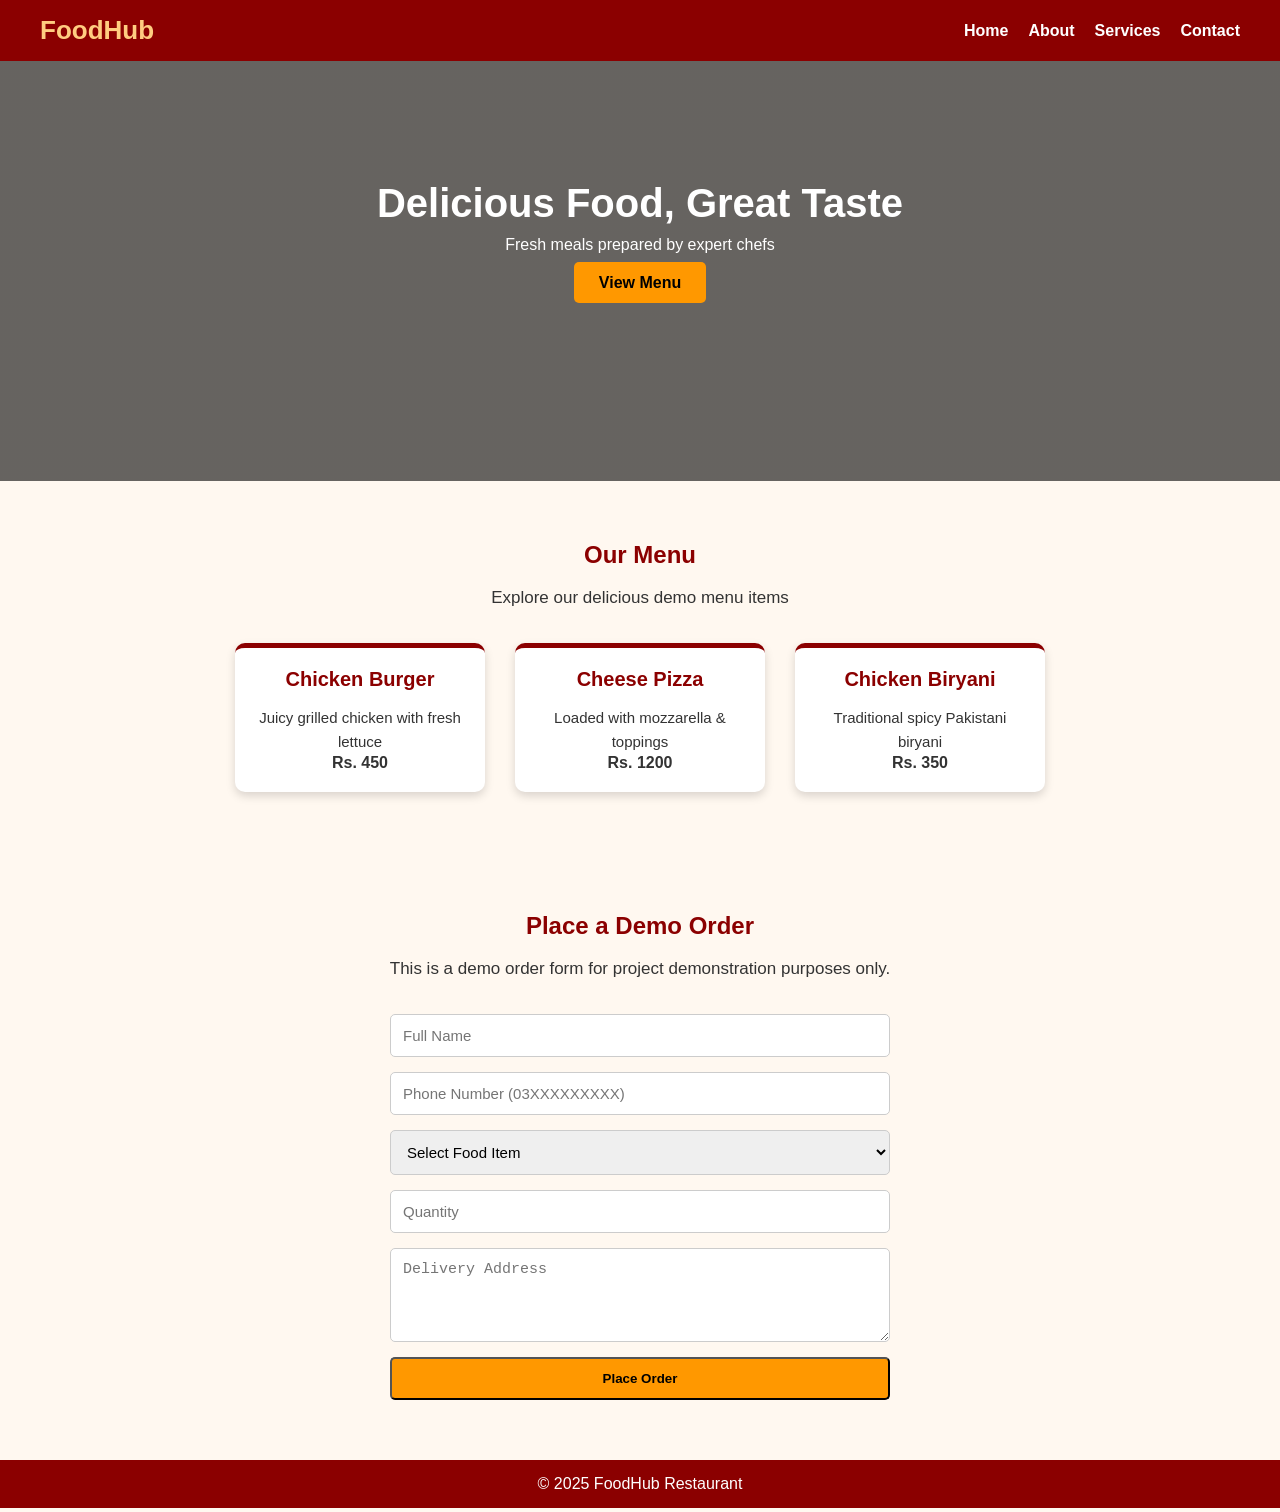
==== index.html @ 623a419a "deploy" ====
<!DOCTYPE html>
<html lang="en">
<head>
  <meta charset="UTF-8">
  <title>FoodHub | Home</title>
  <link rel="stylesheet" href="CSS/style.css">
</head>
<body>

<!-- NAVBAR -->
<nav class="navbar">
  <h1 class="logo">FoodHub</h1>
  <ul>
    <li><a href="index.html">Home</a></li>
    <li><a href="about.html">About</a></li>
    <li><a href="services.html">Services</a></li>
    <li><a href="contact.html">Contact</a></li>
  </ul>
</nav>

<!-- HERO SECTION -->
<section class="hero">
  <h2>Delicious Food, Great Taste</h2>
  <p>Fresh meals prepared by expert chefs</p>
  <a href="#menu" class="btn">View Menu</a>
</section>



<!-- MENU SECTION -->
<section class="section" id="menu">
  <h2>Our Menu</h2>
  <p>Explore our delicious demo menu items</p>

  <div class="cards">
    <div class="card">
      <h3>Chicken Burger</h3>
      <p>Juicy grilled chicken with fresh lettuce</p>
      <strong>Rs. 450</strong>
    </div>

    <div class="card">
      <h3>Cheese Pizza</h3>
      <p>Loaded with mozzarella & toppings</p>
      <strong>Rs. 1200</strong>
    </div>

    <div class="card">
      <h3>Chicken Biryani</h3>
      <p>Traditional spicy Pakistani biryani</p>
      <strong>Rs. 350</strong>
    </div>
  </div>
</section>

<!-- DEMO ORDER SECTION -->
<section class="section">
  <h2>Place a Demo Order</h2>
  <p>
    This is a demo order form for project demonstration purposes only.
  </p>

  <form class="order-form" action="thankyou.html" method="get">
    <input type="text" placeholder="Full Name" required>

    <input type="tel" placeholder="Phone Number (03XXXXXXXXX)" required>

    <select required>
      <option value="">Select Food Item</option>
      <option>Burger</option>
      <option>Pizza</option>
      <option>Biryani</option>
      <option>Pasta</option>
    </select>

    <input type="number" placeholder="Quantity" min="1" max="10" required>

    <textarea rows="4" placeholder="Delivery Address"></textarea>

    <button type="submit" class="btn">Place Order</button>
  </form>
</section>

<!-- FOOTER -->
<footer>
  <p>© 2025 FoodHub Restaurant</p>
</footer>

</body>
</html>
---- CSS/style.css ----
/* RESET */
* {
  margin: 0;
  padding: 0;
  box-sizing: border-box;
}

/* BODY */
body {
  font-family: Arial, sans-serif;
  background: #fff8f0;
  color: #333;
}

/* NAVBAR */
.navbar {
  background: #8b0000;
  padding: 15px 40px;
  display: flex;
  justify-content: space-between;
  align-items: center;
}

.logo {
  color: #ffcc80;
  font-size: 26px;
}

.navbar ul {
  list-style: none;
  display: flex;
}

.navbar ul li {
  margin-left: 20px;
}

.navbar ul li a {
  color: white;
  text-decoration: none;
  font-weight: bold;
}

.navbar ul li a:hover {
  color: #ffcc80;
}

/* HERO */
.hero {
  height: 420px;
  background: linear-gradient(rgba(0,0,0,0.6), rgba(0,0,0,0.6)),
              url("../images/hero.jpg") center/cover no-repeat;
  text-align: center;
  color: white;
  padding-top: 120px;
}

.hero h2 {
  font-size: 40px;
}

.hero p {
  margin: 10px 0 20px;
}

.btn {
  background: #ff9800;
  padding: 12px 25px;
  color: black;
  text-decoration: none;
  font-weight: bold;
  border-radius: 5px;
}

.btn:hover {
  background: #ffc107;
}

/* SECTIONS */
.section {
  padding: 60px;
  text-align: center;
}

.section h2 {
  color: #8b0000;
  margin-bottom: 10px;
}

/* CARDS */
.cards {
  display: flex;
  justify-content: center;
  gap: 30px;
  margin-top: 30px;
}

.card {
  background: white;
  width: 250px;
  padding: 20px;
  border-radius: 10px;
  box-shadow: 0 4px 10px rgba(0,0,0,0.15);
}

/* FOOTER */
footer {
  background: #8b0000;
  color: white;
  text-align: center;
  padding: 15px;
}

/* ABOUT PAGE HEADER */
.page-header {
  background: linear-gradient(
      rgba(139, 0, 0, 0.85),
      rgba(139, 0, 0, 0.85)
    ),
    url("../images/hero.jpg") center/cover no-repeat;
  color: white;
  text-align: center;
  padding: 80px 20px;
}

.page-header h2 {
  font-size: 40px;
  letter-spacing: 1px;
}

.page-header p {
  margin-top: 10px;
  font-size: 18px;
  color: #ffcc80;
}

/* ABOUT TEXT SECTION */
.section p {
  max-width: 800px;
  margin: 15px auto 0;
  line-height: 1.7;
  font-size: 17px;
}

/* WHY CHOOSE US – IMPROVED CARDS */
.cards {
  flex-wrap: wrap;
}

.card {
  background: #ffffff;
  border-top: 5px solid #8b0000;
  text-align: center;
  transition: all 0.3s ease;
}

.card h3 {
  margin-bottom: 10px;
  color: #8b0000;
  font-size: 20px;
}

.card p {
  font-size: 15px;
  line-height: 1.6;
}

.card:hover {
  transform: translateY(-12px);
  box-shadow: 0 10px 25px rgba(0, 0, 0, 0.25);
}
/* CONTACT FORM */
.contact-form {
  max-width: 500px;
  margin: 20px auto 0;
  display: flex;
  flex-direction: column;
  gap: 15px;
}

.contact-form input,
.contact-form textarea {
  padding: 12px;
  border-radius: 5px;
  border: 1px solid #ccc;
  font-size: 15px;
}

.contact-form input:focus,
.contact-form textarea:focus {
  outline: none;
  border-color: #8b0000;
}

.contact-form button {
  cursor: pointer;
}
/* DEMO ORDER FORM */
.order-form {
  max-width: 500px;
  margin: 30px auto 0;
  display: flex;
  flex-direction: column;
  gap: 15px;
}

.order-form input,
.order-form select,
.order-form textarea {
  padding: 12px;
  border-radius: 5px;
  border: 1px solid #ccc;
  font-size: 15px;
}

.order-form input:focus,
.order-form select:focus,
.order-form textarea:focus {
  outline: none;
  border-color: #8b0000;
}
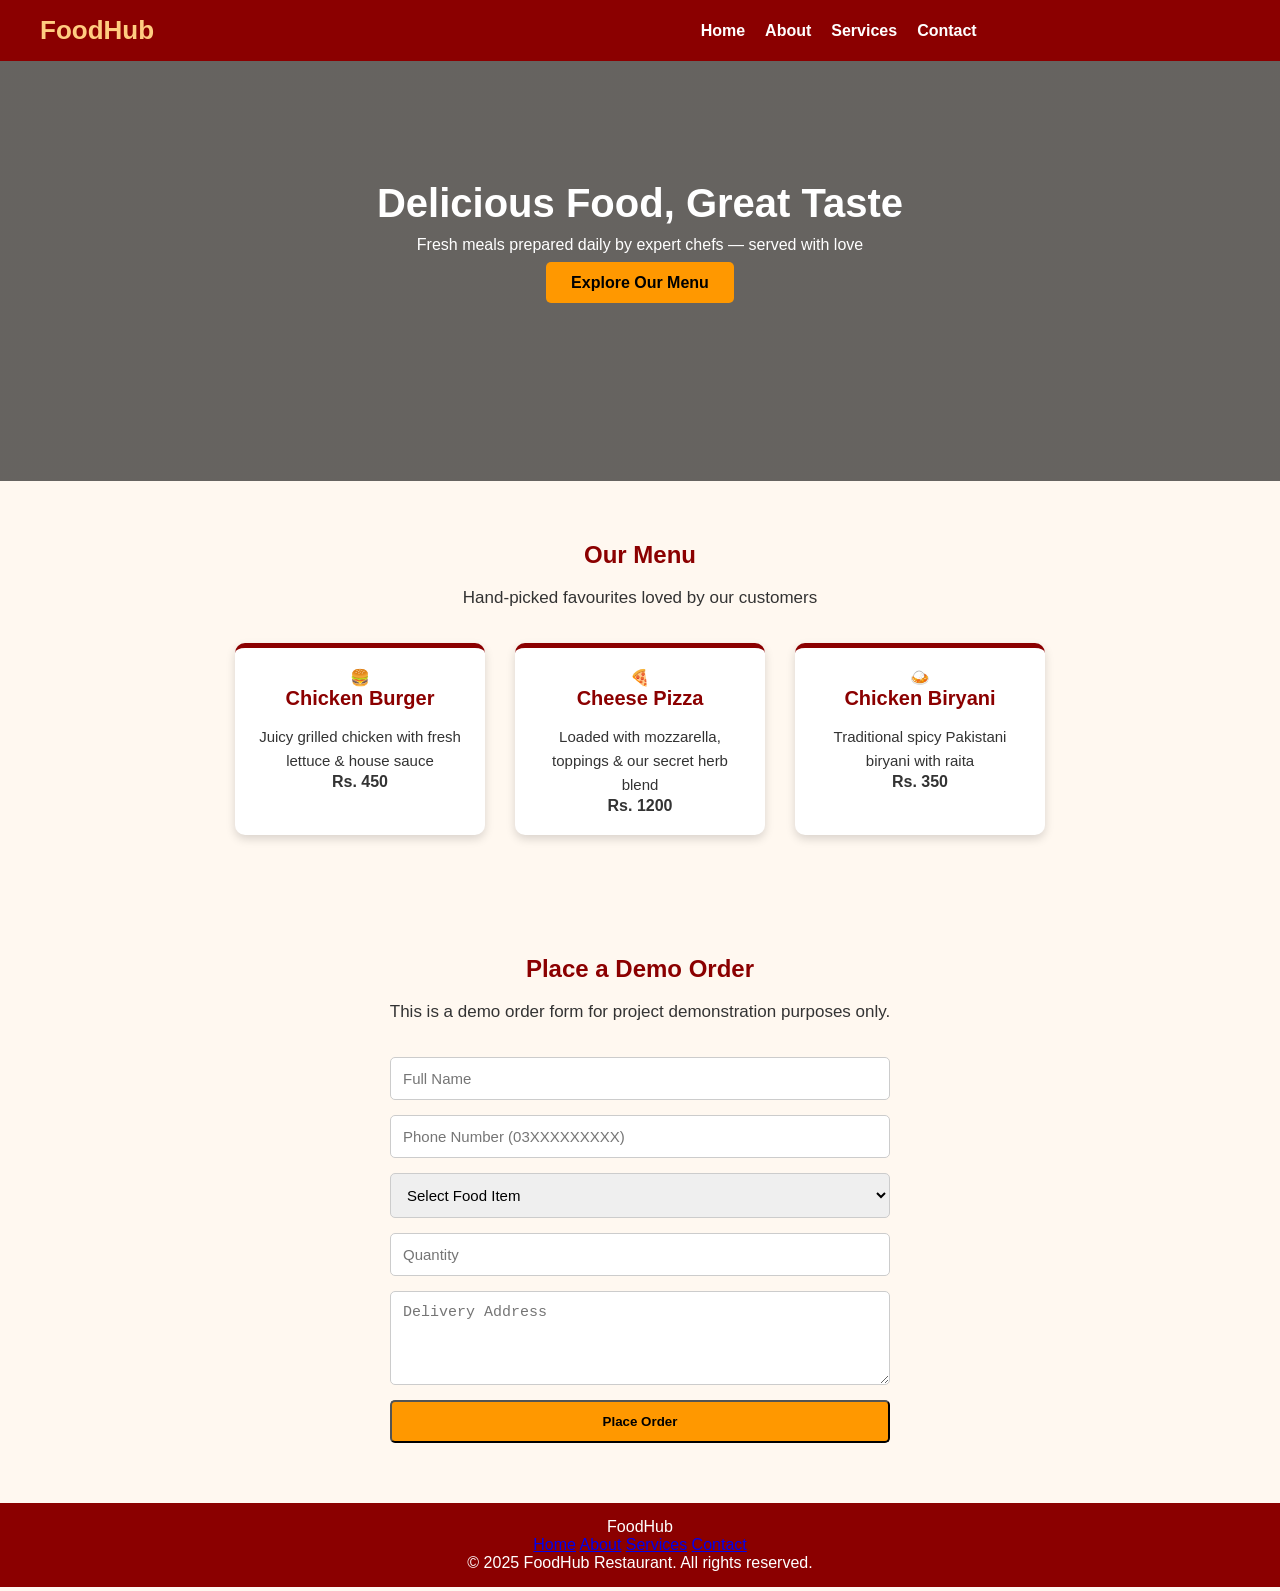
==== commit 5f138c59: "Update" ====
--- a/index.html
+++ b/index.html
@@ -1,90 +1,113 @@
 <!DOCTYPE html>
 <html lang="en">
+
 <head>
   <meta charset="UTF-8">
+  <meta name="viewport" content="width=device-width, initial-scale=1.0">
+  <meta name="description"
+    content="FoodHub — Delicious food delivered to your doorstep. Explore our menu of burgers, pizzas, biryanis, and more. Order online today!">
   <title>FoodHub | Home</title>
   <link rel="stylesheet" href="CSS/style.css">
 </head>
+
 <body>
 
-<!-- NAVBAR -->
-<nav class="navbar">
-  <h1 class="logo">FoodHub</h1>
-  <ul>
-    <li><a href="index.html">Home</a></li>
-    <li><a href="about.html">About</a></li>
-    <li><a href="services.html">Services</a></li>
-    <li><a href="contact.html">Contact</a></li>
-  </ul>
-</nav>
+  <!-- NAVBAR -->
+  <nav class="navbar">
+    <h1 class="logo">FoodHub</h1>
+    <div class="menu-toggle" onclick="toggleMenu()" aria-label="Toggle navigation">
+      <span></span><span></span><span></span>
+    </div>
+    <ul id="navMenu">
+      <li><a href="index.html" class="active">Home</a></li>
+      <li><a href="about.html">About</a></li>
+      <li><a href="services.html">Services</a></li>
+      <li><a href="contact.html">Contact</a></li>
+    </ul>
+    <div class="nav-overlay" id="navOverlay" onclick="toggleMenu()"></div>
+  </nav>
 
-<!-- HERO SECTION -->
-<section class="hero">
-  <h2>Delicious Food, Great Taste</h2>
-  <p>Fresh meals prepared by expert chefs</p>
-  <a href="#menu" class="btn">View Menu</a>
-</section>
+  <!-- HERO SECTION -->
+  <section class="hero">
+    <h2>Delicious Food, Great Taste</h2>
+    <p>Fresh meals prepared daily by expert chefs — served with love</p>
+    <a href="#menu" class="btn">Explore Our Menu</a>
+  </section>
 
+  <!-- MENU SECTION -->
+  <section class="section" id="menu">
+    <h2>Our Menu</h2>
+    <p>Hand-picked favourites loved by our customers</p>
 
+    <div class="cards">
+      <div class="card">
+        <span class="card-icon">🍔</span>
+        <h3>Chicken Burger</h3>
+        <p>Juicy grilled chicken with fresh lettuce &amp; house sauce</p>
+        <strong>Rs. 450</strong>
+      </div>
 
-<!-- MENU SECTION -->
-<section class="section" id="menu">
-  <h2>Our Menu</h2>
-  <p>Explore our delicious demo menu items</p>
+      <div class="card">
+        <span class="card-icon">🍕</span>
+        <h3>Cheese Pizza</h3>
+        <p>Loaded with mozzarella, toppings &amp; our secret herb blend</p>
+        <strong>Rs. 1200</strong>
+      </div>
 
-  <div class="cards">
-    <div class="card">
-      <h3>Chicken Burger</h3>
-      <p>Juicy grilled chicken with fresh lettuce</p>
-      <strong>Rs. 450</strong>
+      <div class="card">
+        <span class="card-icon">🍛</span>
+        <h3>Chicken Biryani</h3>
+        <p>Traditional spicy Pakistani biryani with raita</p>
+        <strong>Rs. 350</strong>
+      </div>
     </div>
+  </section>
 
-    <div class="card">
-      <h3>Cheese Pizza</h3>
-      <p>Loaded with mozzarella & toppings</p>
-      <strong>Rs. 1200</strong>
+  <!-- DEMO ORDER SECTION -->
+  <section class="section">
+    <h2>Place a Demo Order</h2>
+    <p>This is a demo order form for project demonstration purposes only.</p>
+
+    <form class="order-form" action="thankyou.html" method="get">
+      <input type="text" id="fullName" placeholder="Full Name" required>
+      <input type="tel" id="phone" placeholder="Phone Number (03XXXXXXXXX)" required>
+
+      <select id="foodItem" required>
+        <option value="">Select Food Item</option>
+        <option>Chicken Burger</option>
+        <option>Cheese Pizza</option>
+        <option>Chicken Biryani</option>
+        <option>Pasta Alfredo</option>
+      </select>
+
+      <input type="number" id="quantity" placeholder="Quantity" min="1" max="10" required>
+      <textarea id="address" rows="4" placeholder="Delivery Address"></textarea>
+
+      <button type="submit" class="btn">Place Order</button>
+    </form>
+  </section>
+
+  <!-- FOOTER -->
+  <footer>
+    <div class="footer-content">
+      <p class="footer-tagline">FoodHub</p>
+      <div class="footer-links">
+        <a href="index.html">Home</a>
+        <a href="about.html">About</a>
+        <a href="services.html">Services</a>
+        <a href="contact.html">Contact</a>
+      </div>
+      <p class="footer-copy">&copy; 2025 FoodHub Restaurant. All rights reserved.</p>
     </div>
+  </footer>
 
-    <div class="card">
-      <h3>Chicken Biryani</h3>
-      <p>Traditional spicy Pakistani biryani</p>
-      <strong>Rs. 350</strong>
-    </div>
-  </div>
-</section>
-
-<!-- DEMO ORDER SECTION -->
-<section class="section">
-  <h2>Place a Demo Order</h2>
-  <p>
-    This is a demo order form for project demonstration purposes only.
-  </p>
-
-  <form class="order-form" action="thankyou.html" method="get">
-    <input type="text" placeholder="Full Name" required>
-
-    <input type="tel" placeholder="Phone Number (03XXXXXXXXX)" required>
-
-    <select required>
-      <option value="">Select Food Item</option>
-      <option>Burger</option>
-      <option>Pizza</option>
-      <option>Biryani</option>
-      <option>Pasta</option>
-    </select>
-
-    <input type="number" placeholder="Quantity" min="1" max="10" required>
-
-    <textarea rows="4" placeholder="Delivery Address"></textarea>
-
-    <button type="submit" class="btn">Place Order</button>
-  </form>
-</section>
-
-<!-- FOOTER -->
-<footer>
-  <p>© 2025 FoodHub Restaurant</p>
-</footer>
+  <script>
+    function toggleMenu() {
+      document.getElementById('navMenu').classList.toggle('open');
+      document.getElementById('navOverlay').classList.toggle('open');
+    }
+  </script>
 
 </body>
-</html>
+
+</html>
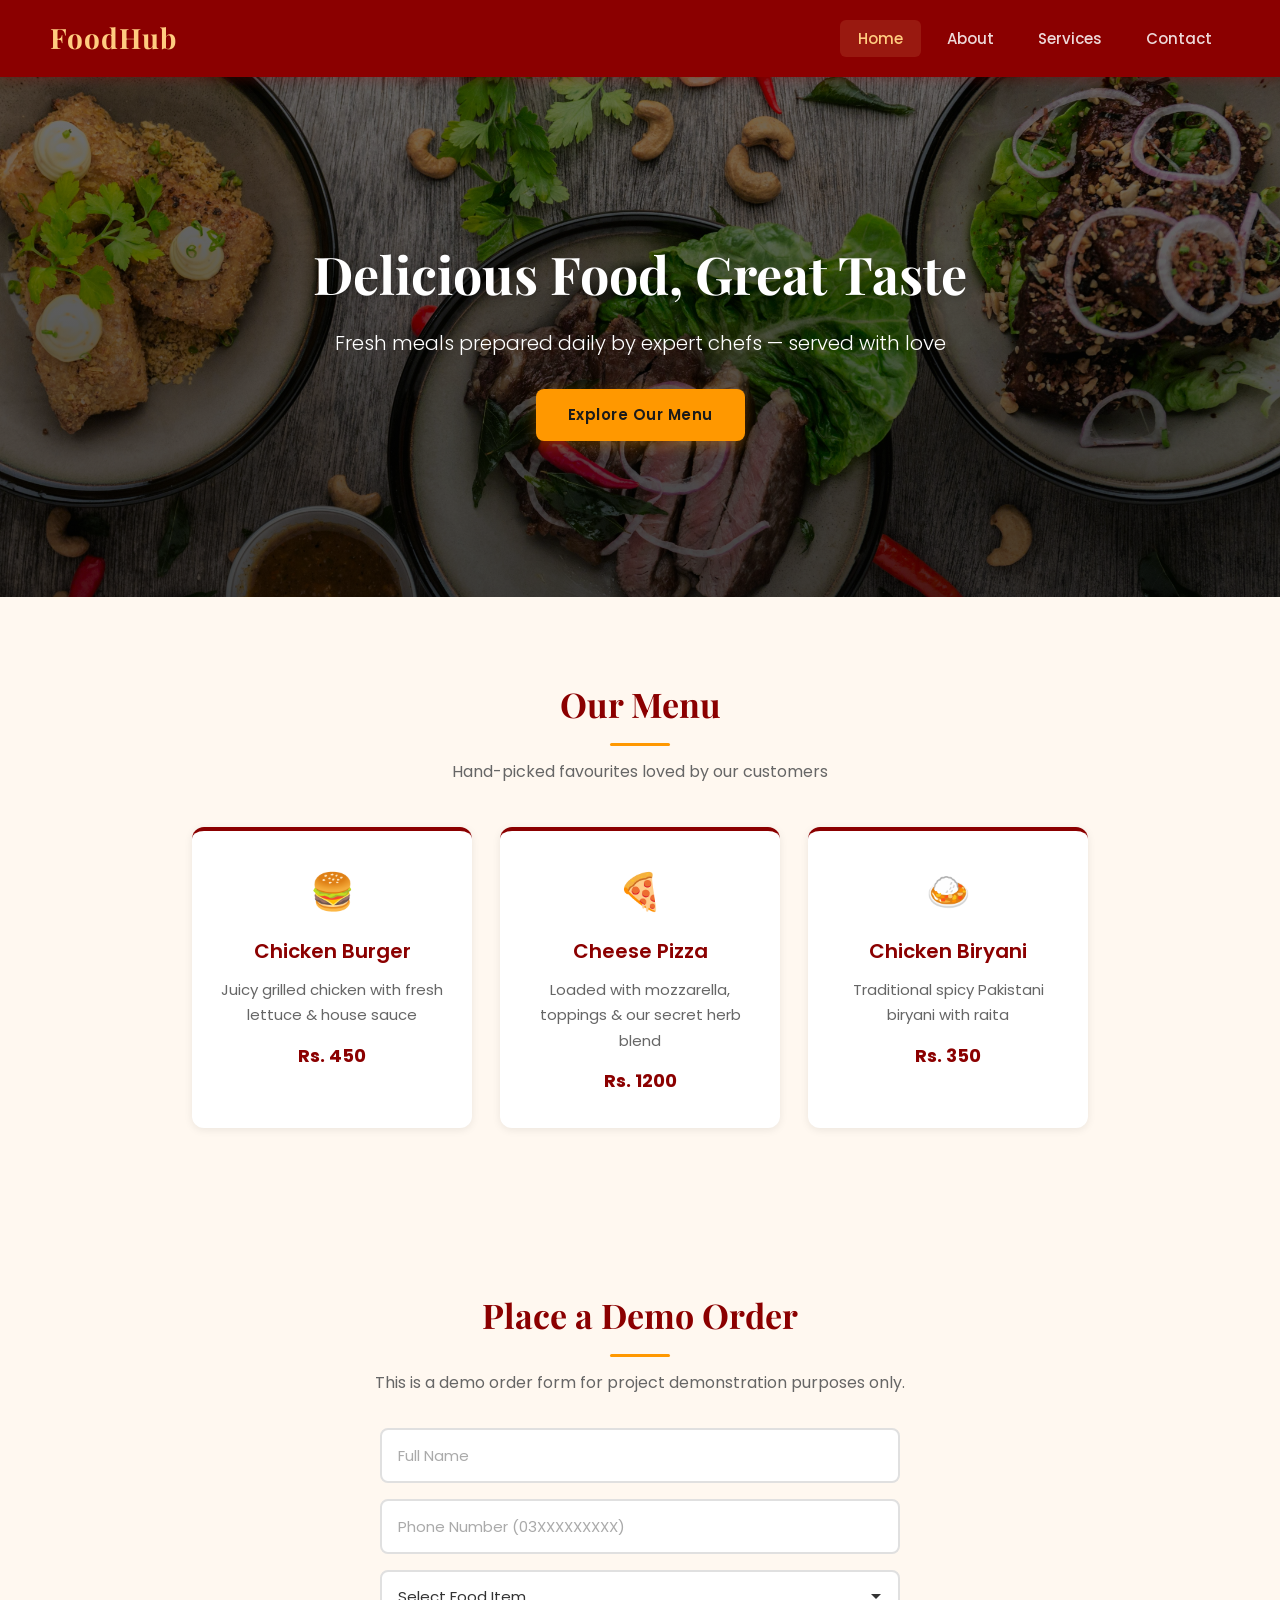
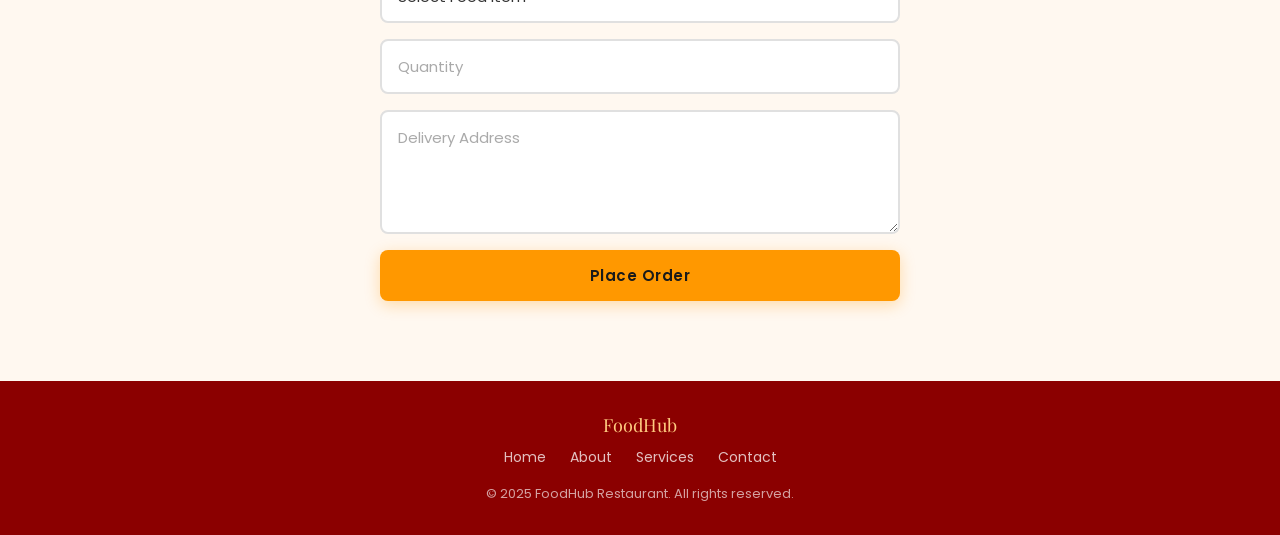
==== commit 8b3d8af0: "Change" ====
--- a/index.html
+++ b/index.html
@@ -7,7 +7,7 @@
   <meta name="description"
     content="FoodHub — Delicious food delivered to your doorstep. Explore our menu of burgers, pizzas, biryanis, and more. Order online today!">
   <title>FoodHub | Home</title>
-  <link rel="stylesheet" href="CSS/style.css">
+  <link rel="stylesheet" href="assets/CSS/style.css">
 </head>
 
 <body>
--- a/assets/CSS/style.css
+++ b/assets/CSS/style.css
@@ -0,0 +1,604 @@
+
+@import url('https://fonts.googleapis.com/css2?family=Poppins:wght@300;400;500;600;700&family=Playfair+Display:wght@400;600;700&display=swap');
+
+/* ===== CSS CUSTOM PROPERTIES ===== */
+:root {
+  --primary: #8b0000;
+  --primary-light: rgba(139, 0, 0, 0.08);
+  --accent: #ffcc80;
+  --cta: #ff9800;
+  --cta-hover: #ffc107;
+  --bg: #fff8f0;
+  --text: #333;
+  --text-light: #666;
+  --white: #ffffff;
+  --shadow-sm: 0 2px 8px rgba(0, 0, 0, 0.08);
+  --shadow-md: 0 4px 15px rgba(0, 0, 0, 0.12);
+  --shadow-lg: 0 10px 30px rgba(0, 0, 0, 0.18);
+  --radius: 12px;
+  --transition: 0.3s cubic-bezier(0.4, 0, 0.2, 1);
+}
+
+/* ===== RESET ===== */
+*,
+*::before,
+*::after {
+  margin: 0;
+  padding: 0;
+  box-sizing: border-box;
+}
+
+html {
+  scroll-behavior: smooth;
+}
+
+/* ===== BODY ===== */
+body {
+  font-family: 'Poppins', sans-serif;
+  background: var(--bg);
+  color: var(--text);
+  line-height: 1.6;
+  overflow-x: hidden;
+}
+
+/* ===== ANIMATIONS ===== */
+@keyframes fadeInUp {
+  from {
+    opacity: 0;
+    transform: translateY(30px);
+  }
+
+  to {
+    opacity: 1;
+    transform: translateY(0);
+  }
+}
+
+@keyframes pulse {
+
+  0%,
+  100% {
+    transform: scale(1);
+  }
+
+  50% {
+    transform: scale(1.05);
+  }
+}
+
+/* ===== NAVBAR ===== */
+.navbar {
+  background: var(--primary);
+  padding: 16px 50px;
+  display: flex;
+  justify-content: space-between;
+  align-items: center;
+  position: sticky;
+  top: 0;
+  z-index: 1000;
+  box-shadow: 0 2px 12px rgba(139, 0, 0, 0.3);
+}
+
+.logo {
+  color: var(--accent);
+  font-family: 'Playfair Display', serif;
+  font-size: 28px;
+  font-weight: 700;
+  letter-spacing: 1px;
+  cursor: default;
+}
+
+.navbar ul {
+  list-style: none;
+  display: flex;
+  gap: 8px;
+}
+
+.navbar ul li a {
+  color: rgba(255, 255, 255, 0.85);
+  text-decoration: none;
+  font-weight: 500;
+  font-size: 15px;
+  padding: 8px 18px;
+  border-radius: 6px;
+  transition: var(--transition);
+}
+
+.navbar ul li a:hover,
+.navbar ul li a.active {
+  color: var(--accent);
+  background: rgba(255, 204, 128, 0.12);
+}
+
+/* ===== MOBILE NAV TOGGLE ===== */
+.menu-toggle {
+  display: none;
+  flex-direction: column;
+  gap: 5px;
+  cursor: pointer;
+  padding: 5px;
+  z-index: 1001;
+}
+
+.menu-toggle span {
+  width: 26px;
+  height: 3px;
+  background: var(--accent);
+  border-radius: 3px;
+  transition: var(--transition);
+}
+
+.nav-overlay {
+  display: none;
+}
+
+/* ===== HERO ===== */
+.hero {
+  min-height: 520px;
+  background: linear-gradient(rgba(0, 0, 0, 0.5), rgba(0, 0, 0, 0.7)),
+    url("../Images/hero.jpg") center/cover no-repeat;
+  text-align: center;
+  color: white;
+  display: flex;
+  flex-direction: column;
+  justify-content: center;
+  align-items: center;
+  padding: 60px 20px;
+}
+
+.hero h2 {
+  font-family: 'Playfair Display', serif;
+  font-size: 52px;
+  font-weight: 700;
+  margin-bottom: 12px;
+  text-shadow: 0 2px 10px rgba(0, 0, 0, 0.3);
+  animation: fadeInUp 0.8s ease forwards;
+}
+
+.hero p {
+  font-size: 20px;
+  font-weight: 300;
+  margin-bottom: 30px;
+  opacity: 0;
+  animation: fadeInUp 0.8s ease 0.2s forwards;
+}
+
+.hero .btn {
+  opacity: 0;
+  animation: fadeInUp 0.8s ease 0.4s forwards;
+}
+
+/* ===== BUTTON ===== */
+.btn {
+  display: inline-block;
+  background: var(--cta);
+  padding: 14px 32px;
+  color: #1a1a1a;
+  text-decoration: none;
+  font-weight: 600;
+  font-size: 15px;
+  border-radius: 8px;
+  border: none;
+  cursor: pointer;
+  transition: var(--transition);
+  letter-spacing: 0.5px;
+  font-family: 'Poppins', sans-serif;
+  box-shadow: 0 4px 15px rgba(255, 152, 0, 0.3);
+}
+
+.btn:hover {
+  background: var(--cta-hover);
+  transform: translateY(-2px);
+  box-shadow: 0 6px 20px rgba(255, 193, 7, 0.4);
+}
+
+.btn:active {
+  transform: translateY(0);
+}
+
+/* ===== SECTIONS ===== */
+.section {
+  padding: 80px 60px;
+  text-align: center;
+}
+
+.section h2 {
+  font-family: 'Playfair Display', serif;
+  color: var(--primary);
+  font-size: 34px;
+  margin-bottom: 12px;
+  position: relative;
+  display: inline-block;
+}
+
+.section h2::after {
+  content: '';
+  display: block;
+  width: 60px;
+  height: 3px;
+  background: var(--cta);
+  margin: 12px auto 0;
+  border-radius: 2px;
+}
+
+.section>p {
+  max-width: 700px;
+  margin: 0 auto 10px;
+  line-height: 1.8;
+  font-size: 16px;
+  color: var(--text-light);
+}
+
+/* ===== CARDS ===== */
+.cards {
+  display: flex;
+  justify-content: center;
+  gap: 28px;
+  margin-top: 40px;
+  flex-wrap: wrap;
+}
+
+.card {
+  background: var(--white);
+  width: 280px;
+  padding: 32px 24px;
+  border-radius: var(--radius);
+  box-shadow: var(--shadow-sm);
+  border-top: 4px solid var(--primary);
+  text-align: center;
+  transition: var(--transition);
+  position: relative;
+  overflow: hidden;
+}
+
+.card::before {
+  content: '';
+  position: absolute;
+  top: 0;
+  left: 0;
+  right: 0;
+  height: 0;
+  background: var(--primary-light);
+  transition: height 0.4s ease;
+  z-index: 0;
+}
+
+.card:hover::before {
+  height: 100%;
+}
+
+.card:hover {
+  transform: translateY(-10px);
+  box-shadow: var(--shadow-lg);
+}
+
+.card .card-icon {
+  font-size: 36px;
+  margin-bottom: 14px;
+  display: block;
+  position: relative;
+  z-index: 1;
+}
+
+.card h3 {
+  margin-bottom: 10px;
+  color: var(--primary);
+  font-size: 20px;
+  font-weight: 600;
+  position: relative;
+  z-index: 1;
+}
+
+.card p {
+  font-size: 15px;
+  line-height: 1.7;
+  color: var(--text-light);
+  position: relative;
+  z-index: 1;
+}
+
+.card strong {
+  display: inline-block;
+  margin-top: 14px;
+  font-size: 18px;
+  color: var(--primary);
+  font-weight: 700;
+  position: relative;
+  z-index: 1;
+}
+
+/* ===== PAGE HEADER ===== */
+.page-header {
+  background: linear-gradient(rgba(139, 0, 0, 0.88),
+      rgba(139, 0, 0, 0.92)),
+    url("../Images/hero.jpg") center/cover no-repeat;
+  color: white;
+  text-align: center;
+  padding: 90px 30px;
+}
+
+.page-header h2 {
+  font-family: 'Playfair Display', serif;
+  font-size: 44px;
+  letter-spacing: 1px;
+  animation: fadeInUp 0.6s ease;
+}
+
+.page-header p {
+  margin-top: 12px;
+  font-size: 18px;
+  color: var(--accent);
+  font-weight: 300;
+}
+
+/* ===== FORMS ===== */
+.order-form,
+.contact-form {
+  max-width: 520px;
+  margin: 30px auto 0;
+  display: flex;
+  flex-direction: column;
+  gap: 16px;
+}
+
+.order-form input,
+.order-form select,
+.order-form textarea,
+.contact-form input,
+.contact-form textarea {
+  padding: 14px 16px;
+  border-radius: 8px;
+  border: 2px solid #e0e0e0;
+  font-size: 15px;
+  font-family: 'Poppins', sans-serif;
+  background: var(--white);
+  transition: var(--transition);
+  color: var(--text);
+}
+
+.order-form input::placeholder,
+.order-form textarea::placeholder,
+.contact-form input::placeholder,
+.contact-form textarea::placeholder {
+  color: #aaa;
+}
+
+.order-form input:focus,
+.order-form select:focus,
+.order-form textarea:focus,
+.contact-form input:focus,
+.contact-form textarea:focus {
+  outline: none;
+  border-color: var(--primary);
+  box-shadow: 0 0 0 3px rgba(139, 0, 0, 0.1);
+}
+
+.order-form select {
+  cursor: pointer;
+  appearance: none;
+  background-image: url("data:image/svg+xml,%3Csvg xmlns='http://www.w3.org/2000/svg' width='12' height='12' viewBox='0 0 12 12'%3E%3Cpath fill='%23333' d='M6 8L1 3h10z'/%3E%3C/svg%3E");
+  background-repeat: no-repeat;
+  background-position: right 16px center;
+}
+
+/* ===== SOCIAL LINKS ===== */
+.contact-social {
+  display: flex;
+  justify-content: center;
+  gap: 16px;
+  margin-top: 24px;
+  flex-wrap: wrap;
+}
+
+.contact-social a {
+  display: inline-flex;
+  align-items: center;
+  gap: 8px;
+  padding: 12px 24px;
+  background: var(--white);
+  color: var(--primary);
+  text-decoration: none;
+  border-radius: 8px;
+  font-weight: 500;
+  font-size: 15px;
+  border: 2px solid var(--primary);
+  transition: var(--transition);
+}
+
+.contact-social a:hover {
+  background: var(--primary);
+  color: var(--white);
+  transform: translateY(-3px);
+  box-shadow: var(--shadow-md);
+}
+
+/* ===== FOOTER ===== */
+footer {
+  background: var(--primary);
+  color: rgba(255, 255, 255, 0.9);
+  text-align: center;
+  padding: 30px 20px;
+  font-size: 14px;
+}
+
+footer .footer-content {
+  max-width: 800px;
+  margin: 0 auto;
+}
+
+footer .footer-tagline {
+  color: var(--accent);
+  font-family: 'Playfair Display', serif;
+  font-size: 18px;
+  margin-bottom: 6px;
+}
+
+footer .footer-links {
+  display: flex;
+  justify-content: center;
+  gap: 24px;
+  margin-bottom: 16px;
+  flex-wrap: wrap;
+}
+
+footer .footer-links a {
+  color: rgba(255, 255, 255, 0.75);
+  text-decoration: none;
+  font-size: 14px;
+  transition: var(--transition);
+}
+
+footer .footer-links a:hover {
+  color: var(--accent);
+}
+
+footer .footer-copy {
+  font-size: 13px;
+  opacity: 0.7;
+}
+
+/* ===== THANK YOU PAGE ===== */
+.thankyou-section {
+  min-height: 60vh;
+  display: flex;
+  flex-direction: column;
+  justify-content: center;
+  align-items: center;
+  gap: 12px;
+}
+
+.thankyou-icon {
+  font-size: 64px;
+  animation: fadeInUp 0.6s ease;
+}
+
+.thankyou-section h2 {
+  font-family: 'Playfair Display', serif;
+  color: var(--primary);
+  font-size: 38px;
+}
+
+.thankyou-section p {
+  color: var(--text-light);
+  font-size: 16px;
+}
+
+.thankyou-section .btn {
+  margin-top: 16px;
+}
+
+/* ===== RESPONSIVE — TABLET ===== */
+@media (max-width: 768px) {
+  .navbar {
+    padding: 14px 24px;
+  }
+
+  .menu-toggle {
+    display: flex;
+  }
+
+  .navbar ul {
+    position: fixed;
+    top: 0;
+    right: -100%;
+    width: 260px;
+    height: 100vh;
+    background: var(--primary);
+    flex-direction: column;
+    padding: 80px 30px 30px;
+    gap: 4px;
+    transition: right 0.35s ease;
+    box-shadow: -4px 0 20px rgba(0, 0, 0, 0.3);
+  }
+
+  .navbar ul.open {
+    right: 0;
+  }
+
+  .navbar ul li a {
+    display: block;
+    padding: 12px 16px;
+    font-size: 16px;
+    border-radius: 8px;
+  }
+
+  .nav-overlay.open {
+    display: block;
+    position: fixed;
+    inset: 0;
+    background: rgba(0, 0, 0, 0.4);
+    z-index: 999;
+  }
+
+  .hero {
+    min-height: 400px;
+    padding: 50px 20px;
+  }
+
+  .hero h2 {
+    font-size: 32px;
+  }
+
+  .hero p {
+    font-size: 16px;
+  }
+
+  .section {
+    padding: 50px 24px;
+  }
+
+  .section h2 {
+    font-size: 28px;
+  }
+
+  .cards {
+    gap: 20px;
+  }
+
+  .card {
+    width: 100%;
+    max-width: 340px;
+  }
+
+  .page-header {
+    padding: 60px 20px;
+  }
+
+  .page-header h2 {
+    font-size: 32px;
+  }
+
+  .order-form,
+  .contact-form {
+    margin: 24px 10px 0;
+  }
+
+  footer .footer-links {
+    gap: 16px;
+  }
+}
+
+/* ===== RESPONSIVE — PHONE ===== */
+@media (max-width: 480px) {
+  .hero h2 {
+    font-size: 26px;
+  }
+
+  .section h2 {
+    font-size: 24px;
+  }
+
+  .page-header h2 {
+    font-size: 26px;
+  }
+
+  .btn {
+    padding: 12px 26px;
+    font-size: 14px;
+  }
+
+  .contact-social {
+    flex-direction: column;
+    align-items: center;
+  }
+}
